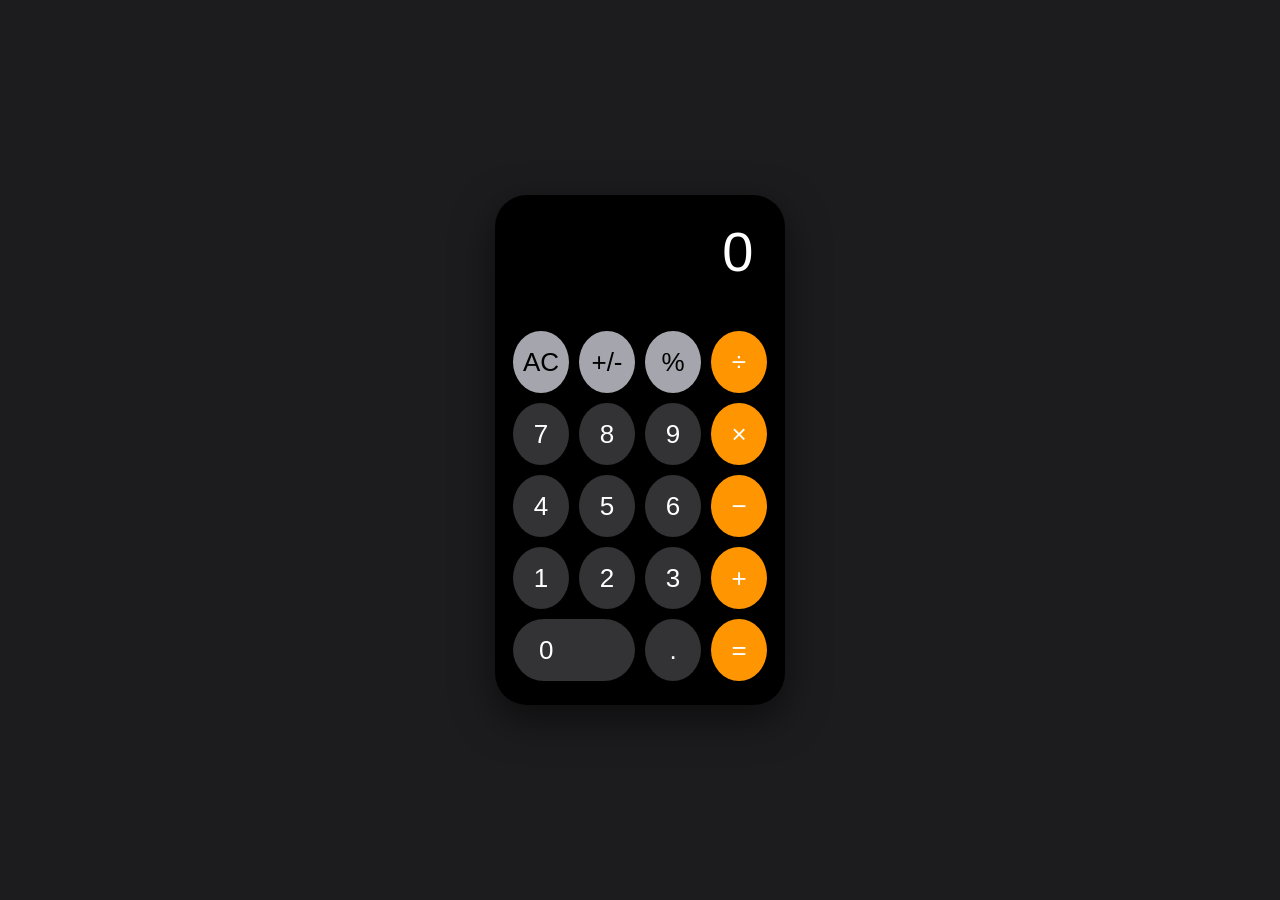
==== caculator.html @ 874c68fd "Add files via upload" ====
<!DOCTYPE html>
<html lang="en">
<head>
<meta charset="UTF-8">
<title>Calculator</title>
<style>
  * { box-sizing: border-box; margin: 0; padding: 0; }
  html, body {
    background: #1c1c1e;
    font-family: -apple-system, BlinkMacSystemFont, "Segoe UI", Roboto, sans-serif;
    color: #fff;
    min-height: 100vh;
    display: flex;
    align-items: center;
    justify-content: center;
  }
  .calc {
    background: #000;
    width: 290px;
    padding: 14px;
    border-radius: 32px;
    box-shadow: 0 14px 40px rgba(0,0,0,0.55);
  }
  .display {
    padding: 14px 18px 8px;
    text-align: right;
    min-height: 110px;
    display: flex;
    flex-direction: column;
    justify-content: flex-end;
    overflow: hidden;
  }
  .main {
    font-size: 56px;
    font-weight: 300;
    line-height: 1.05;
    letter-spacing: -0.5px;
    white-space: nowrap;
    overflow: hidden;
    text-overflow: ellipsis;
  }
  .preview {
    font-size: 22px;
    font-weight: 300;
    color: #8e8e93;
    min-height: 28px;
    margin-bottom: 4px;
    white-space: nowrap;
    overflow: hidden;
    text-overflow: ellipsis;
  }
  .keys {
    display: grid;
    grid-template-columns: repeat(4, 1fr);
    gap: 10px;
    padding: 10px 4px;
  }
  button {
    border: none;
    height: 62px;
    font-size: 26px;
    font-weight: 400;
    color: #fff;
    background: #333335;
    border-radius: 50%;
    cursor: pointer;
    outline: none;
    transition: filter 80ms ease, transform 60ms ease;
    user-select: none;
  }
  button.gray   { background: #a5a5ad; color: #000; }
  button.orange { background: #ff9500; color: #fff; }
  button.wide {
    grid-column: span 2;
    border-radius: 34px;
    text-align: left;
    padding-left: 26px;
  }
  button:hover  { filter: brightness(1.15); }
  button:active { filter: brightness(1.35); transform: scale(0.97); }
</style>
</head>
<body>
<div class="calc">
  <div class="display">
    <div class="main" id="main">0</div>
    <div class="preview" id="preview"></div>
  </div>
  <div class="keys">
    <button class="gray"   data-key="AC">AC</button>
    <button class="gray"   data-key="+/-">+/-</button>
    <button class="gray"   data-key="%">%</button>
    <button class="orange" data-key="÷">÷</button>

    <button data-key="7">7</button>
    <button data-key="8">8</button>
    <button data-key="9">9</button>
    <button class="orange" data-key="×">×</button>

    <button data-key="4">4</button>
    <button data-key="5">5</button>
    <button data-key="6">6</button>
    <button class="orange" data-key="−">−</button>

    <button data-key="1">1</button>
    <button data-key="2">2</button>
    <button data-key="3">3</button>
    <button class="orange" data-key="+">+</button>

    <button class="wide"  data-key="0">0</button>
    <button             data-key=".">.</button>
    <button class="orange" data-key="=">=</button>
  </div>
</div>

<script>
  const mainEl    = document.getElementById('main');
  const previewEl = document.getElementById('preview');

  let expr = '';
  let justEvaluated = false;

  /* ---------- safe expression evaluator (no eval) ---------- */
  function safeEvaluate(exprStr) {
    if (!exprStr || exprStr.trim() === '') return null;
    const clean = exprStr.replace(/×/g, '*').replace(/÷/g, '/').replace(/−/g, '-');

    const tokens = [];
    let i = 0;
    while (i < clean.length) {
      const c = clean[i];
      if (c === ' ') { i++; continue; }
      if (/[0-9.]/.test(c)) {
        let num = '';
        while (i < clean.length && /[0-9.]/.test(clean[i])) { num += clean[i]; i++; }
        if (num.split('.').length > 2) return null;
        tokens.push({ type: 'num', value: parseFloat(num) });
      } else if ('+-*/%'.includes(c)) {
        tokens.push({ type: 'op', value: c });
        i++;
      } else {
        return null;
      }
    }
    if (tokens.length === 0) return null;

    if (tokens[tokens.length - 1].type === 'op') return null;

    for (let j = 0; j < tokens.length; j++) {
      if (tokens[j].type === 'op' && tokens[j].value === '%') {
        const rightTok = j - 1 >= 0 ? tokens[j - 1] : null;
        if (!rightTok || rightTok.type !== 'num') return null;

        let baseValue = 0;
        if (j >= 2 && tokens[j - 2].type === 'op' &&
            (tokens[j - 2].value === '+' || tokens[j - 2].value === '-') &&
            j - 3 >= 0 && tokens[j - 3].type === 'num') {
          baseValue = tokens[j - 3].value;
          const px = baseValue * rightTok.value / 100;
          tokens[j - 1] = { type: 'num', value: px };
        } else {
          tokens[j - 1] = { type: 'num', value: rightTok.value / 100 };
        }
        tokens.splice(j, 1);
        j--;
      }
    }

    for (let j = 0; j < tokens.length; j++) {
      if (tokens[j].type === 'op' && (tokens[j].value === '*' || tokens[j].value === '/')) {
        if (j === 0 || !tokens[j + 1] || tokens[j + 1].type !== 'num') return null;
        const a = tokens[j - 1].value;
        const b = tokens[j + 1].value;
        let r;
        if (tokens[j].value === '*') r = a * b;
        else {
          if (b === 0) return null;
          r = a / b;
        }
        tokens.splice(j - 1, 3, { type: 'num', value: r });
        j--;
      }
    }

    let result = tokens[0].value;
    for (let j = 1; j < tokens.length; j += 2) {
      const op = tokens[j].value;
      const rightVal = tokens[j + 1].value;
      if (op === '+') result = result + rightVal;
      else              result = result - rightVal;
    }

    if (!isFinite(result)) return null;
    return result;
  }

  function formatNumber(n) {
    if (!isFinite(n)) return '';
    const rounded = Math.round(n * 1e10) / 1e10;
    let s = rounded.toString();
    if (s.length > 12) s = rounded.toPrecision(10);
    return s.replace(/\.?0+$/, '') || '0';
  }

  function render() {
    mainEl.textContent = expr === '' ? '0' : expr;
    const p = safeEvaluate(expr);
    previewEl.textContent = (p === null) ? '' : formatNumber(p);
  }

  function lastNumber() {
    const m = expr.match(/(-?\d+\.?\d*)$/);
    return m ? { full: m[0], abs: Math.abs(parseFloat(m[0])), sign: m[0].startsWith('-') } : null;
  }

  function press(key) {
    if (key === 'AC') {
      expr = '';
      justEvaluated = false;
    } else if (key === '+/-') {
      const m = expr.match(/(\d+\.?\d*)$/);
      if (m) {
        const numStr = m[1];
        const idx = expr.lastIndexOf(numStr);
        const num = parseFloat(numStr);
        const toggled = (num === 0) ? numStr : (numStr.startsWith('-') ? numStr.slice(1) : '-' + numStr);
        expr = expr.slice(0, idx) + toggled;
      }
    } else if (key === '%') {
      expr += '%';
      justEvaluated = false;
    } else if (/[0-9]/.test(key)) {
      if (justEvaluated) { expr = key; justEvaluated = false; }
      else expr += key;
    } else if (key === '.') {
      const ln = lastNumber();
      if (ln && ln.full.includes('.')) return;
      if (!ln) expr += '0.';
      else expr += '.';
      justEvaluated = false;
    } else if ('+-×÷−'.includes(key)) {
      if (expr === '' && key === '-') expr = '-';
      else if (expr === '-') return;
      else if (expr !== '' && '+-×÷−'.includes(expr[expr.length - 1])) {
        expr = expr.slice(0, -1) + key;
      } else {
        expr += key;
      }
      justEvaluated = false;
    } else if (key === '=') {
      const v = safeEvaluate(expr);
      if (v !== null) {
        expr = formatNumber(v);
        previewEl.textContent = '';
        justEvaluated = true;
      }
    }
    render();
  }

  document.querySelectorAll('button').forEach(b => {
    b.addEventListener('click', () => press(b.dataset.key));
  });

  document.addEventListener('keydown', e => {
    if (/^[0-9]$/.test(e.key)) press(e.key);
    else if (e.key === '.') press('.');
    else if (e.key === '+') press('+');
    else if (e.key === '-') press('-');
    else if (e.key === '*') press('×');
    else if (e.key === '/') { e.preventDefault(); press('÷'); }
    else if (e.key === '%') press('%');
    else if (e.key === 'Enter' || e.key === '=') { e.preventDefault(); press('='); }
    else if (e.key === 'Escape' || e.key === 'c' || e.key === 'C') press('AC');
    else if (e.key === 'Backspace') { expr = expr.slice(0, -1); render(); }
  });

  render();
</script>
</body>
</html>
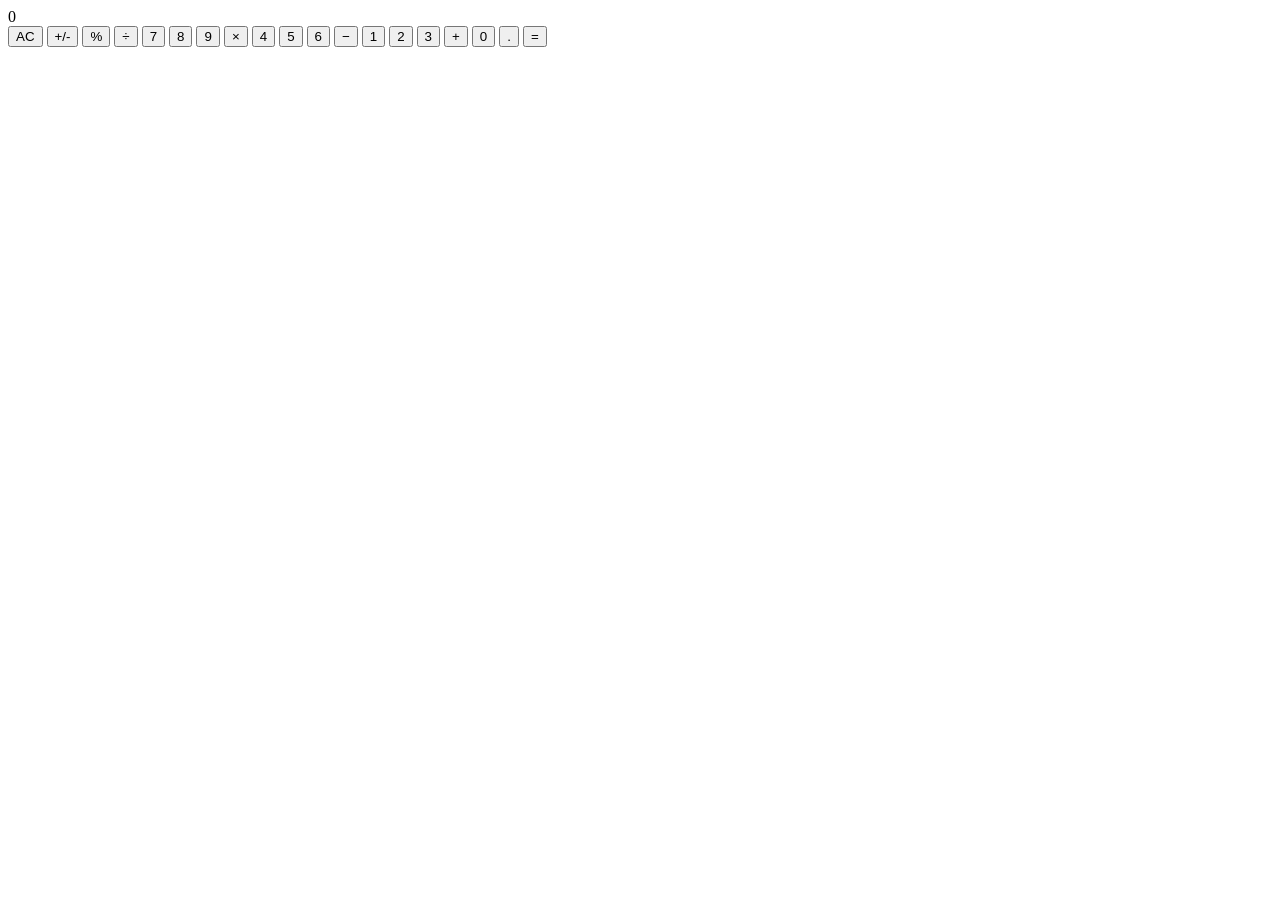
==== commit d1de942b: "Add files via upload" ====
--- a/caculator.html
+++ b/caculator.html
@@ -3,82 +3,7 @@
 <head>
 <meta charset="UTF-8">
 <title>Calculator</title>
-<style>
-  * { box-sizing: border-box; margin: 0; padding: 0; }
-  html, body {
-    background: #1c1c1e;
-    font-family: -apple-system, BlinkMacSystemFont, "Segoe UI", Roboto, sans-serif;
-    color: #fff;
-    min-height: 100vh;
-    display: flex;
-    align-items: center;
-    justify-content: center;
-  }
-  .calc {
-    background: #000;
-    width: 290px;
-    padding: 14px;
-    border-radius: 32px;
-    box-shadow: 0 14px 40px rgba(0,0,0,0.55);
-  }
-  .display {
-    padding: 14px 18px 8px;
-    text-align: right;
-    min-height: 110px;
-    display: flex;
-    flex-direction: column;
-    justify-content: flex-end;
-    overflow: hidden;
-  }
-  .main {
-    font-size: 56px;
-    font-weight: 300;
-    line-height: 1.05;
-    letter-spacing: -0.5px;
-    white-space: nowrap;
-    overflow: hidden;
-    text-overflow: ellipsis;
-  }
-  .preview {
-    font-size: 22px;
-    font-weight: 300;
-    color: #8e8e93;
-    min-height: 28px;
-    margin-bottom: 4px;
-    white-space: nowrap;
-    overflow: hidden;
-    text-overflow: ellipsis;
-  }
-  .keys {
-    display: grid;
-    grid-template-columns: repeat(4, 1fr);
-    gap: 10px;
-    padding: 10px 4px;
-  }
-  button {
-    border: none;
-    height: 62px;
-    font-size: 26px;
-    font-weight: 400;
-    color: #fff;
-    background: #333335;
-    border-radius: 50%;
-    cursor: pointer;
-    outline: none;
-    transition: filter 80ms ease, transform 60ms ease;
-    user-select: none;
-  }
-  button.gray   { background: #a5a5ad; color: #000; }
-  button.orange { background: #ff9500; color: #fff; }
-  button.wide {
-    grid-column: span 2;
-    border-radius: 34px;
-    text-align: left;
-    padding-left: 26px;
-  }
-  button:hover  { filter: brightness(1.15); }
-  button:active { filter: brightness(1.35); transform: scale(0.97); }
-</style>
+
 </head>
 <body>
 <div class="calc">
@@ -113,169 +38,6 @@
   </div>
 </div>
 
-<script>
-  const mainEl    = document.getElementById('main');
-  const previewEl = document.getElementById('preview');
 
-  let expr = '';
-  let justEvaluated = false;
-
-  /* ---------- safe expression evaluator (no eval) ---------- */
-  function safeEvaluate(exprStr) {
-    if (!exprStr || exprStr.trim() === '') return null;
-    const clean = exprStr.replace(/×/g, '*').replace(/÷/g, '/').replace(/−/g, '-');
-
-    const tokens = [];
-    let i = 0;
-    while (i < clean.length) {
-      const c = clean[i];
-      if (c === ' ') { i++; continue; }
-      if (/[0-9.]/.test(c)) {
-        let num = '';
-        while (i < clean.length && /[0-9.]/.test(clean[i])) { num += clean[i]; i++; }
-        if (num.split('.').length > 2) return null;
-        tokens.push({ type: 'num', value: parseFloat(num) });
-      } else if ('+-*/%'.includes(c)) {
-        tokens.push({ type: 'op', value: c });
-        i++;
-      } else {
-        return null;
-      }
-    }
-    if (tokens.length === 0) return null;
-
-    if (tokens[tokens.length - 1].type === 'op') return null;
-
-    for (let j = 0; j < tokens.length; j++) {
-      if (tokens[j].type === 'op' && tokens[j].value === '%') {
-        const rightTok = j - 1 >= 0 ? tokens[j - 1] : null;
-        if (!rightTok || rightTok.type !== 'num') return null;
-
-        let baseValue = 0;
-        if (j >= 2 && tokens[j - 2].type === 'op' &&
-            (tokens[j - 2].value === '+' || tokens[j - 2].value === '-') &&
-            j - 3 >= 0 && tokens[j - 3].type === 'num') {
-          baseValue = tokens[j - 3].value;
-          const px = baseValue * rightTok.value / 100;
-          tokens[j - 1] = { type: 'num', value: px };
-        } else {
-          tokens[j - 1] = { type: 'num', value: rightTok.value / 100 };
-        }
-        tokens.splice(j, 1);
-        j--;
-      }
-    }
-
-    for (let j = 0; j < tokens.length; j++) {
-      if (tokens[j].type === 'op' && (tokens[j].value === '*' || tokens[j].value === '/')) {
-        if (j === 0 || !tokens[j + 1] || tokens[j + 1].type !== 'num') return null;
-        const a = tokens[j - 1].value;
-        const b = tokens[j + 1].value;
-        let r;
-        if (tokens[j].value === '*') r = a * b;
-        else {
-          if (b === 0) return null;
-          r = a / b;
-        }
-        tokens.splice(j - 1, 3, { type: 'num', value: r });
-        j--;
-      }
-    }
-
-    let result = tokens[0].value;
-    for (let j = 1; j < tokens.length; j += 2) {
-      const op = tokens[j].value;
-      const rightVal = tokens[j + 1].value;
-      if (op === '+') result = result + rightVal;
-      else              result = result - rightVal;
-    }
-
-    if (!isFinite(result)) return null;
-    return result;
-  }
-
-  function formatNumber(n) {
-    if (!isFinite(n)) return '';
-    const rounded = Math.round(n * 1e10) / 1e10;
-    let s = rounded.toString();
-    if (s.length > 12) s = rounded.toPrecision(10);
-    return s.replace(/\.?0+$/, '') || '0';
-  }
-
-  function render() {
-    mainEl.textContent = expr === '' ? '0' : expr;
-    const p = safeEvaluate(expr);
-    previewEl.textContent = (p === null) ? '' : formatNumber(p);
-  }
-
-  function lastNumber() {
-    const m = expr.match(/(-?\d+\.?\d*)$/);
-    return m ? { full: m[0], abs: Math.abs(parseFloat(m[0])), sign: m[0].startsWith('-') } : null;
-  }
-
-  function press(key) {
-    if (key === 'AC') {
-      expr = '';
-      justEvaluated = false;
-    } else if (key === '+/-') {
-      const m = expr.match(/(\d+\.?\d*)$/);
-      if (m) {
-        const numStr = m[1];
-        const idx = expr.lastIndexOf(numStr);
-        const num = parseFloat(numStr);
-        const toggled = (num === 0) ? numStr : (numStr.startsWith('-') ? numStr.slice(1) : '-' + numStr);
-        expr = expr.slice(0, idx) + toggled;
-      }
-    } else if (key === '%') {
-      expr += '%';
-      justEvaluated = false;
-    } else if (/[0-9]/.test(key)) {
-      if (justEvaluated) { expr = key; justEvaluated = false; }
-      else expr += key;
-    } else if (key === '.') {
-      const ln = lastNumber();
-      if (ln && ln.full.includes('.')) return;
-      if (!ln) expr += '0.';
-      else expr += '.';
-      justEvaluated = false;
-    } else if ('+-×÷−'.includes(key)) {
-      if (expr === '' && key === '-') expr = '-';
-      else if (expr === '-') return;
-      else if (expr !== '' && '+-×÷−'.includes(expr[expr.length - 1])) {
-        expr = expr.slice(0, -1) + key;
-      } else {
-        expr += key;
-      }
-      justEvaluated = false;
-    } else if (key === '=') {
-      const v = safeEvaluate(expr);
-      if (v !== null) {
-        expr = formatNumber(v);
-        previewEl.textContent = '';
-        justEvaluated = true;
-      }
-    }
-    render();
-  }
-
-  document.querySelectorAll('button').forEach(b => {
-    b.addEventListener('click', () => press(b.dataset.key));
-  });
-
-  document.addEventListener('keydown', e => {
-    if (/^[0-9]$/.test(e.key)) press(e.key);
-    else if (e.key === '.') press('.');
-    else if (e.key === '+') press('+');
-    else if (e.key === '-') press('-');
-    else if (e.key === '*') press('×');
-    else if (e.key === '/') { e.preventDefault(); press('÷'); }
-    else if (e.key === '%') press('%');
-    else if (e.key === 'Enter' || e.key === '=') { e.preventDefault(); press('='); }
-    else if (e.key === 'Escape' || e.key === 'c' || e.key === 'C') press('AC');
-    else if (e.key === 'Backspace') { expr = expr.slice(0, -1); render(); }
-  });
-
-  render();
-</script>
 </body>
 </html>
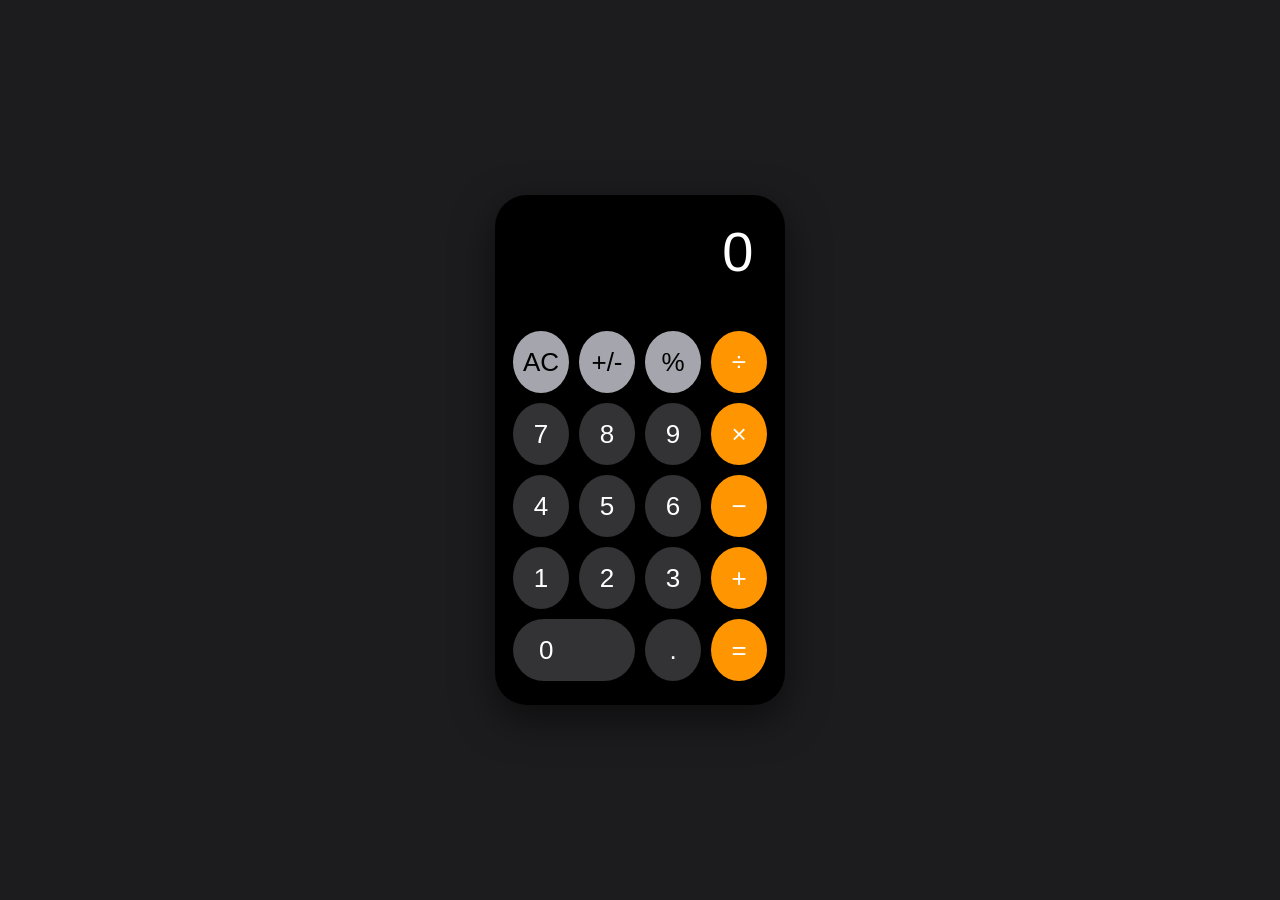
==== commit c64c785f: "Add files via upload" ====
--- a/caculator.html
+++ b/caculator.html
@@ -3,7 +3,82 @@
 <head>
 <meta charset="UTF-8">
 <title>Calculator</title>
-
+<style>
+  * { box-sizing: border-box; margin: 0; padding: 0; }
+  html, body {
+    background: #1c1c1e;
+    font-family: -apple-system, BlinkMacSystemFont, "Segoe UI", Roboto, sans-serif;
+    color: #fff;
+    min-height: 100vh;
+    display: flex;
+    align-items: center;
+    justify-content: center;
+  }
+  .calc {
+    background: #000;
+    width: 290px;
+    padding: 14px;
+    border-radius: 32px;
+    box-shadow: 0 14px 40px rgba(0,0,0,0.55);
+  }
+  .display {
+    padding: 14px 18px 8px;
+    text-align: right;
+    min-height: 110px;
+    display: flex;
+    flex-direction: column;
+    justify-content: flex-end;
+    overflow: hidden;
+  }
+  .main {
+    font-size: 56px;
+    font-weight: 300;
+    line-height: 1.05;
+    letter-spacing: -0.5px;
+    white-space: nowrap;
+    overflow: hidden;
+    text-overflow: ellipsis;
+  }
+  .preview {
+    font-size: 22px;
+    font-weight: 300;
+    color: #8e8e93;
+    min-height: 28px;
+    margin-bottom: 4px;
+    white-space: nowrap;
+    overflow: hidden;
+    text-overflow: ellipsis;
+  }
+  .keys {
+    display: grid;
+    grid-template-columns: repeat(4, 1fr);
+    gap: 10px;
+    padding: 10px 4px;
+  }
+  button {
+    border: none;
+    height: 62px;
+    font-size: 26px;
+    font-weight: 400;
+    color: #fff;
+    background: #333335;
+    border-radius: 50%;
+    cursor: pointer;
+    outline: none;
+    transition: filter 80ms ease, transform 60ms ease;
+    user-select: none;
+  }
+  button.gray   { background: #a5a5ad; color: #000; }
+  button.orange { background: #ff9500; color: #fff; }
+  button.wide {
+    grid-column: span 2;
+    border-radius: 34px;
+    text-align: left;
+    padding-left: 26px;
+  }
+  button:hover  { filter: brightness(1.15); }
+  button:active { filter: brightness(1.35); transform: scale(0.97); }
+</style>
 </head>
 <body>
 <div class="calc">
@@ -38,6 +113,169 @@
   </div>
 </div>
 
-
+<script>
+  const mainEl    = document.getElementById('main');
+  const previewEl = document.getElementById('preview');
+
+  let expr = '';
+  let justEvaluated = false;
+
+  /* ---------- safe expression evaluator (no eval) ---------- */
+  function safeEvaluate(exprStr) {
+    if (!exprStr || exprStr.trim() === '') return null;
+    const clean = exprStr.replace(/×/g, '*').replace(/÷/g, '/').replace(/−/g, '-');
+
+    const tokens = [];
+    let i = 0;
+    while (i < clean.length) {
+      const c = clean[i];
+      if (c === ' ') { i++; continue; }
+      if (/[0-9.]/.test(c)) {
+        let num = '';
+        while (i < clean.length && /[0-9.]/.test(clean[i])) { num += clean[i]; i++; }
+        if (num.split('.').length > 2) return null;
+        tokens.push({ type: 'num', value: parseFloat(num) });
+      } else if ('+-*/%'.includes(c)) {
+        tokens.push({ type: 'op', value: c });
+        i++;
+      } else {
+        return null;
+      }
+    }
+    if (tokens.length === 0) return null;
+
+    if (tokens[tokens.length - 1].type === 'op') return null;
+
+    for (let j = 0; j < tokens.length; j++) {
+      if (tokens[j].type === 'op' && tokens[j].value === '%') {
+        const rightTok = j - 1 >= 0 ? tokens[j - 1] : null;
+        if (!rightTok || rightTok.type !== 'num') return null;
+
+        let baseValue = 0;
+        if (j >= 2 && tokens[j - 2].type === 'op' &&
+            (tokens[j - 2].value === '+' || tokens[j - 2].value === '-') &&
+            j - 3 >= 0 && tokens[j - 3].type === 'num') {
+          baseValue = tokens[j - 3].value;
+          const px = baseValue * rightTok.value / 100;
+          tokens[j - 1] = { type: 'num', value: px };
+        } else {
+          tokens[j - 1] = { type: 'num', value: rightTok.value / 100 };
+        }
+        tokens.splice(j, 1);
+        j--;
+      }
+    }
+
+    for (let j = 0; j < tokens.length; j++) {
+      if (tokens[j].type === 'op' && (tokens[j].value === '*' || tokens[j].value === '/')) {
+        if (j === 0 || !tokens[j + 1] || tokens[j + 1].type !== 'num') return null;
+        const a = tokens[j - 1].value;
+        const b = tokens[j + 1].value;
+        let r;
+        if (tokens[j].value === '*') r = a * b;
+        else {
+          if (b === 0) return null;
+          r = a / b;
+        }
+        tokens.splice(j - 1, 3, { type: 'num', value: r });
+        j--;
+      }
+    }
+
+    let result = tokens[0].value;
+    for (let j = 1; j < tokens.length; j += 2) {
+      const op = tokens[j].value;
+      const rightVal = tokens[j + 1].value;
+      if (op === '+') result = result + rightVal;
+      else              result = result - rightVal;
+    }
+
+    if (!isFinite(result)) return null;
+    return result;
+  }
+
+  function formatNumber(n) {
+    if (!isFinite(n)) return '';
+    const rounded = Math.round(n * 1e10) / 1e10;
+    let s = rounded.toString();
+    if (s.length > 12) s = rounded.toPrecision(10);
+    return s.replace(/\.?0+$/, '') || '0';
+  }
+
+  function render() {
+    mainEl.textContent = expr === '' ? '0' : expr;
+    const p = safeEvaluate(expr);
+    previewEl.textContent = (p === null) ? '' : formatNumber(p);
+  }
+
+  function lastNumber() {
+    const m = expr.match(/(-?\d+\.?\d*)$/);
+    return m ? { full: m[0], abs: Math.abs(parseFloat(m[0])), sign: m[0].startsWith('-') } : null;
+  }
+
+  function press(key) {
+    if (key === 'AC') {
+      expr = '';
+      justEvaluated = false;
+    } else if (key === '+/-') {
+      const m = expr.match(/(\d+\.?\d*)$/);
+      if (m) {
+        const numStr = m[1];
+        const idx = expr.lastIndexOf(numStr);
+        const num = parseFloat(numStr);
+        const toggled = (num === 0) ? numStr : (numStr.startsWith('-') ? numStr.slice(1) : '-' + numStr);
+        expr = expr.slice(0, idx) + toggled;
+      }
+    } else if (key === '%') {
+      expr += '%';
+      justEvaluated = false;
+    } else if (/[0-9]/.test(key)) {
+      if (justEvaluated) { expr = key; justEvaluated = false; }
+      else expr += key;
+    } else if (key === '.') {
+      const ln = lastNumber();
+      if (ln && ln.full.includes('.')) return;
+      if (!ln) expr += '0.';
+      else expr += '.';
+      justEvaluated = false;
+    } else if ('+-×÷−'.includes(key)) {
+      if (expr === '' && key === '-') expr = '-';
+      else if (expr === '-') return;
+      else if (expr !== '' && '+-×÷−'.includes(expr[expr.length - 1])) {
+        expr = expr.slice(0, -1) + key;
+      } else {
+        expr += key;
+      }
+      justEvaluated = false;
+    } else if (key === '=') {
+      const v = safeEvaluate(expr);
+      if (v !== null) {
+        expr = formatNumber(v);
+        previewEl.textContent = '';
+        justEvaluated = true;
+      }
+    }
+    render();
+  }
+
+  document.querySelectorAll('button').forEach(b => {
+    b.addEventListener('click', () => press(b.dataset.key));
+  });
+
+  document.addEventListener('keydown', e => {
+    if (/^[0-9]$/.test(e.key)) press(e.key);
+    else if (e.key === '.') press('.');
+    else if (e.key === '+') press('+');
+    else if (e.key === '-') press('-');
+    else if (e.key === '*') press('×');
+    else if (e.key === '/') { e.preventDefault(); press('÷'); }
+    else if (e.key === '%') press('%');
+    else if (e.key === 'Enter' || e.key === '=') { e.preventDefault(); press('='); }
+    else if (e.key === 'Escape' || e.key === 'c' || e.key === 'C') press('AC');
+    else if (e.key === 'Backspace') { expr = expr.slice(0, -1); render(); }
+  });
+
+  render();
+</script>
 </body>
 </html>
